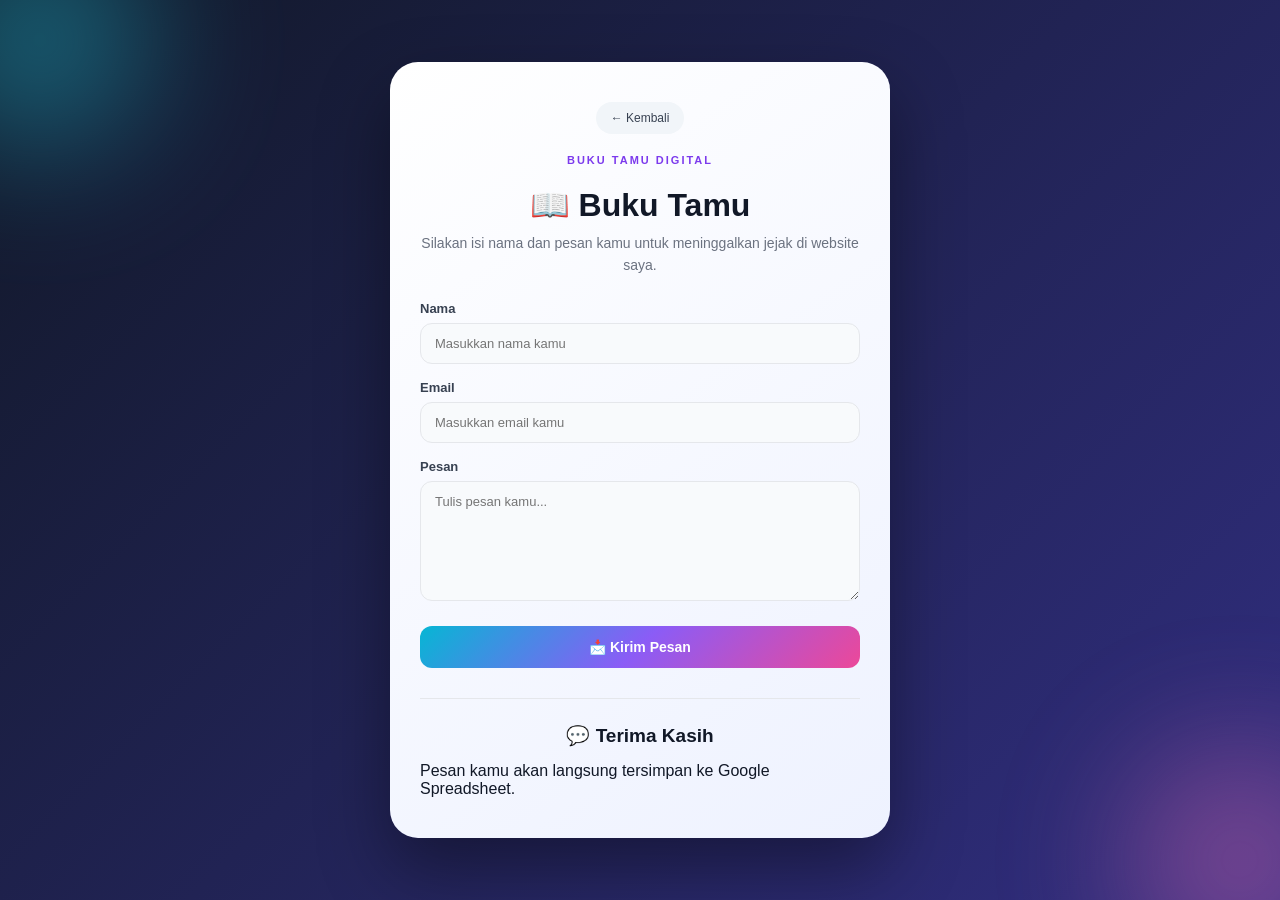
==== bukutamu.html @ b6678ae1 "Create bukutamu.html" ====
<!DOCTYPE html>
<html lang="id">

<head>

    <meta charset="UTF-8">

    <meta
        name="viewport"
        content="width=device-width, initial-scale=1.0"
    >

    <title>Buku Tamu - Muh. Fadli</title>

    <link
        rel="stylesheet"
        href="style.css"
    >

</head>

<body>

    <!-- BACKGROUND -->

    <div class="background"></div>

    <div class="blob blob1"></div>

    <div class="blob blob2"></div>


    <!-- KARTU -->

    <div class="card guestbook">

        <a
            href="index.html"
            class="back-btn"
        >
            ← Kembali
        </a>


        <p class="welcome">
            BUKU TAMU DIGITAL
        </p>


        <h1>
            📖 Buku Tamu
        </h1>


        <p class="guestbook-desc">
            Silakan isi nama dan pesan kamu
            untuk meninggalkan jejak di website saya.
        </p>


        <!-- FORM -->

        <form id="guestbookForm">


            <!-- NAMA -->

            <div class="form-group">

                <label for="nama">
                    Nama
                </label>

                <input
                    type="text"
                    id="nama"
                    name="nama"
                    placeholder="Masukkan nama kamu"
                    required
                >

            </div>


            <!-- EMAIL -->

            <div class="form-group">

                <label for="email">
                    Email
                </label>

                <input
                    type="email"
                    id="email"
                    name="email"
                    placeholder="Masukkan email kamu"
                    required
                >

            </div>


            <!-- PESAN -->

            <div class="form-group">

                <label for="pesan">
                    Pesan
                </label>

                <textarea
                    id="pesan"
                    name="pesan"
                    placeholder="Tulis pesan kamu..."
                    required
                ></textarea>

            </div>


            <!-- BUTTON -->

            <button
                type="submit"
                class="submit-btn"
                id="submitBtn"
            >
                📩 Kirim Pesan
            </button>


            <!-- NOTIFIKASI -->

            <div
                id="status"
                class="status"
            ></div>


        </form>


        <!-- INFO -->

        <div class="messages">

            <h2>
                💬 Terima Kasih
            </h2>

            <p>
                Pesan kamu akan langsung tersimpan
                ke Google Spreadsheet.
            </p>

        </div>

    </div>


    <script src="script.js"></script>

</body>

</html>
---- style.css ----
* {
    margin: 0;
    padding: 0;
    box-sizing: border-box;
}

html {
    scroll-behavior: smooth;
}

body {
    min-height: 100vh;
    padding: 30px 15px;

    display: flex;
    justify-content: center;
    align-items: center;

    font-family: Arial, sans-serif;

    overflow-x: hidden;

    background: #111827;
}

/* BACKGROUND */

.background {
    position: fixed;
    inset: 0;
    z-index: -10;

    background: linear-gradient(
        135deg,
        #111827,
        #312e81,
        #7e22ce,
        #be185d,
        #0f766e
    );

    background-size: 400% 400%;

    animation: gradient 12s ease infinite;
}

@keyframes gradient {

    0% {
        background-position: 0% 50%;
    }

    50% {
        background-position: 100% 50%;
    }

    100% {
        background-position: 0% 50%;
    }
}

/* CAHAYA */

.blob {
    position: fixed;

    width: 220px;
    height: 220px;

    border-radius: 50%;

    filter: blur(70px);

    opacity: 0.4;

    z-index: -5;

    animation: floating 6s ease-in-out infinite;
}

.blob1 {
    background: #22d3ee;
    top: -70px;
    left: -70px;
}

.blob2 {
    background: #f472b6;
    right: -70px;
    bottom: -70px;

    animation-delay: 2s;
}

@keyframes floating {

    0%, 100% {
        transform: translateY(0);
    }

    50% {
        transform: translateY(-30px);
    }
}

/* KARTU */

.card {
    width: 100%;
    max-width: 450px;

    padding: 40px 30px;

    text-align: center;

    background: linear-gradient(
        145deg,
        #ffffff,
        #eef2ff
    );

    border-radius: 28px;

    box-shadow:
        0 30px 70px rgba(0, 0, 0, 0.4);

    animation: muncul 1s ease;

    color: #111827;
}

@keyframes muncul {

    from {
        opacity: 0;
        transform: translateY(50px) scale(0.95);
    }

    to {
        opacity: 1;
        transform: translateY(0) scale(1);
    }
}

/* JUDUL */

.welcome {
    color: #7c3aed;

    font-size: 11px;

    font-weight: bold;

    letter-spacing: 2px;

    margin-bottom: 20px;
}

/* FOTO */

.profile {
    width: 120px;
    height: 120px;

    margin: auto;

    padding: 5px;

    border-radius: 50%;

    background: linear-gradient(
        135deg,
        #06b6d4,
        #8b5cf6,
        #ec4899
    );

    animation: photo 3s ease-in-out infinite;
}

.profile img {
    width: 100%;
    height: 100%;

    object-fit: cover;

    border-radius: 50%;

    border: 4px solid white;
}

@keyframes photo {

    0%, 100% {
        transform: translateY(0);
        box-shadow: 0 0 15px #8b5cf6;
    }

    50% {
        transform: translateY(-8px);
        box-shadow: 0 0 35px #8b5cf6;
    }
}

/* NAMA */

h1 {
    margin-top: 18px;

    font-size: 32px;
}

.job {
    margin-top: 6px;

    color: #6b7280;

    font-size: 14px;
}

/* SOSIAL */

.social {
    display: flex;

    justify-content: center;

    flex-wrap: wrap;

    gap: 10px;

    margin-top: 25px;
}

.social a {
    padding: 9px 13px;

    background: #f1f5f9;

    color: #374151;

    border-radius: 20px;

    text-decoration: none;

    font-size: 12px;

    transition: 0.3s;
}

.social a:hover {
    transform: translateY(-4px);

    background: #ede9fe;

    color: #7c3aed;
}

/* TENTANG */

.about {
    margin-top: 30px;

    padding-top: 25px;

    border-top: 1px solid #e5e7eb;
}

.about h2,
.contact h2 {
    font-size: 19px;

    margin-bottom: 10px;
}

.about p {
    color: #6b7280;

    font-size: 14px;

    line-height: 1.7;
}

/* KONTAK */

.contact {
    margin-top: 30px;

    padding-top: 25px;

    border-top: 1px solid #e5e7eb;
}

.contact a {
    display: block;

    padding: 13px;

    margin-top: 10px;

    background: #f8fafc;

    border-radius: 12px;

    color: #374151;

    text-decoration: none;

    font-size: 13px;

    transition: 0.3s;
}

.contact a:hover {
    transform: translateX(6px);

    background: linear-gradient(
        90deg,
        #ede9fe,
        #fce7f3
    );

    color: #7c3aed;
}

/* HP */

@media (max-width: 500px) {

    body {
        padding: 20px 12px;
    }

    .card {
        padding: 35px 20px;
    }

    .profile {
        width: 105px;
        height: 105px;
    }

    h1 {
        font-size: 28px;
    }
}
/* =========================
   BUKU TAMU
========================= */

.guestbook {
    max-width: 500px;
}

/* TOMBOL BUKU TAMU */

.guestbook-btn {
    display: inline-block;

    margin-top: 20px;

    padding: 11px 20px;

    background: linear-gradient(
        135deg,
        #06b6d4,
        #8b5cf6,
        #ec4899
    );

    color: white;

    border-radius: 20px;

    text-decoration: none;

    font-size: 13px;

    font-weight: bold;

    transition: 0.3s;
}

.guestbook-btn:hover {
    transform: translateY(-4px);

    box-shadow:
        0 10px 25px rgba(124, 58, 237, 0.35);
}


/* TOMBOL KEMBALI */

.back-btn {
    display: inline-block;

    margin-bottom: 20px;

    padding: 9px 15px;

    background: #f1f5f9;

    color: #374151;

    border-radius: 20px;

    text-decoration: none;

    font-size: 12px;

    transition: 0.3s;
}

.back-btn:hover {
    transform: translateX(-5px);

    background: #ede9fe;

    color: #7c3aed;
}


/* DESKRIPSI */

.guestbook-desc {
    margin-top: 8px;

    margin-bottom: 25px;

    color: #6b7280;

    font-size: 14px;

    line-height: 1.6;
}


/* FORM */

.form-group {
    text-align: left;

    margin-bottom: 16px;
}

.form-group label {
    display: block;

    margin-bottom: 7px;

    color: #374151;

    font-size: 13px;

    font-weight: bold;
}

.form-group input,
.form-group textarea {
    width: 100%;

    padding: 12px 14px;

    border: 1px solid #e5e7eb;

    border-radius: 12px;

    background: #f8fafc;

    color: #111827;

    font-family: Arial, sans-serif;

    font-size: 13px;

    outline: none;

    transition: 0.3s;
}

.form-group input:focus,
.form-group textarea:focus {
    border-color: #8b5cf6;

    background: white;

    box-shadow:
        0 0 0 3px rgba(139, 92, 246, 0.12);
}

.form-group textarea {
    resize: vertical;

    min-height: 120px;
}


/* TOMBOL KIRIM */

.submit-btn {
    width: 100%;

    padding: 13px;

    margin-top: 5px;

    border: none;

    border-radius: 12px;

    background: linear-gradient(
        135deg,
        #06b6d4,
        #8b5cf6,
        #ec4899
    );

    color: white;

    font-size: 14px;

    font-weight: bold;

    cursor: pointer;

    transition: 0.3s;
}

.submit-btn:hover {
    transform: translateY(-3px);

    box-shadow:
        0 10px 25px rgba(124, 58, 237, 0.3);
}


/* DAFTAR PESAN */

.messages {
    margin-top: 30px;

    padding-top: 25px;

    border-top: 1px solid #e5e7eb;

    text-align: left;
}

.messages h2 {
    text-align: center;

    font-size: 19px;

    margin-bottom: 15px;
}


/* KARTU PESAN */

.message-card {
    padding: 15px;

    margin-bottom: 12px;

    background: #f8fafc;

    border-radius: 14px;

    border-left: 4px solid #8b5cf6;

    box-shadow:
        0 5px 15px rgba(0, 0, 0, 0.05);

    animation: pesanMasuk 0.5s ease;
}

.message-card h3 {
    margin-bottom: 4px;

    color: #111827;

    font-size: 14px;
}

.message-card small {
    color: #9ca3af;

    font-size: 11px;
}

.message-card p {
    margin-top: 10px;

    color: #6b7280;

    font-size: 13px;

    line-height: 1.6;

    word-wrap: break-word;
}

@keyframes pesanMasuk {

    from {
        opacity: 0;

        transform: translateY(10px);
    }

    to {
        opacity: 1;

        transform: translateY(0);
    }
}


/* HP */

@media (max-width: 500px) {

    .guestbook {
        max-width: 100%;
    }

    .guestbook h1 {
        font-size: 28px;
    }

    .form-group input,
    .form-group textarea {
        font-size: 13px;
    }

}
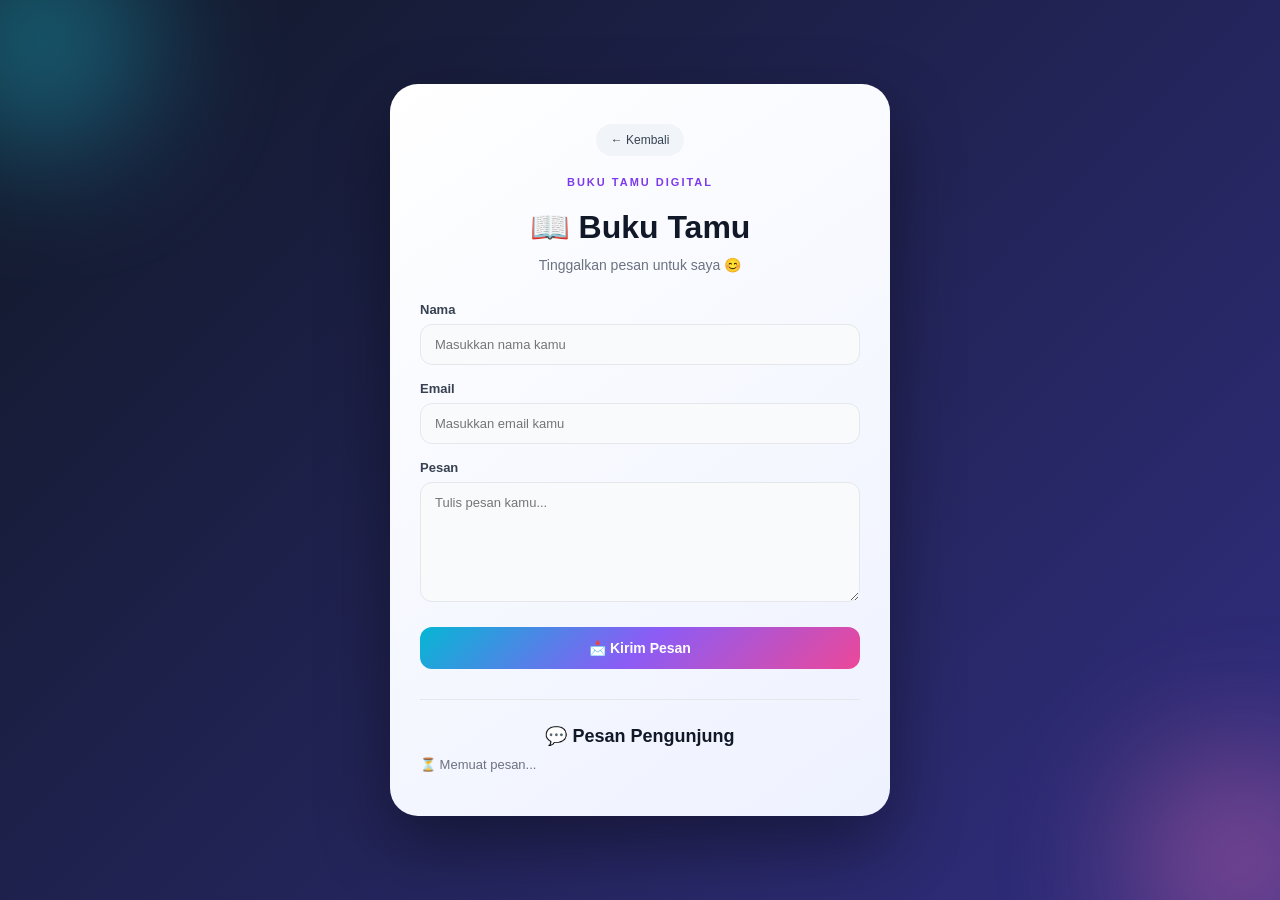
==== commit 7dd27962: "Update bukutamu.html" ====
--- a/bukutamu.html
+++ b/bukutamu.html
@@ -21,16 +21,11 @@
 
 <body>
 
-    <!-- BACKGROUND -->
-
     <div class="background"></div>
 
     <div class="blob blob1"></div>
-
     <div class="blob blob2"></div>
 
-
-    <!-- KARTU -->
 
     <div class="card guestbook">
 
@@ -53,8 +48,7 @@
 
 
         <p class="guestbook-desc">
-            Silakan isi nama dan pesan kamu
-            untuk meninggalkan jejak di website saya.
+            Tinggalkan pesan untuk saya 😊
         </p>
 
 
@@ -62,8 +56,6 @@
 
         <form id="guestbookForm">
 
-
-            <!-- NAMA -->
 
             <div class="form-group">
 
@@ -74,15 +66,12 @@
                 <input
                     type="text"
                     id="nama"
-                    name="nama"
                     placeholder="Masukkan nama kamu"
                     required
                 >
 
             </div>
 
-
-            <!-- EMAIL -->
 
             <div class="form-group">
 
@@ -93,15 +82,12 @@
                 <input
                     type="email"
                     id="email"
-                    name="email"
                     placeholder="Masukkan email kamu"
                     required
                 >
 
             </div>
 
-
-            <!-- PESAN -->
 
             <div class="form-group">
 
@@ -111,15 +97,12 @@
 
                 <textarea
                     id="pesan"
-                    name="pesan"
                     placeholder="Tulis pesan kamu..."
                     required
                 ></textarea>
 
             </div>
 
-
-            <!-- BUTTON -->
 
             <button
                 type="submit"
@@ -130,29 +113,30 @@
             </button>
 
 
-            <!-- NOTIFIKASI -->
-
             <div
                 id="status"
                 class="status"
             ></div>
 
-
         </form>
 
 
-        <!-- INFO -->
+        <!-- PESAN PENGUNJUNG -->
 
         <div class="messages">
 
             <h2>
-                💬 Terima Kasih
+                💬 Pesan Pengunjung
             </h2>
 
-            <p>
-                Pesan kamu akan langsung tersimpan
-                ke Google Spreadsheet.
-            </p>
+
+            <div id="messageList">
+
+                <p class="loading">
+                    ⏳ Memuat pesan...
+                </p>
+
+            </div>
 
         </div>
 
--- a/style.css
+++ b/style.css
@@ -634,3 +634,282 @@
     }
 
 }
+/* =========================
+   BUKU TAMU
+========================= */
+
+.guestbook {
+    max-width: 500px;
+}
+
+
+/* TOMBOL BUKU TAMU */
+
+.guestbook-btn {
+    display: inline-block;
+
+    margin-top: 20px;
+
+    padding: 11px 20px;
+
+    background: linear-gradient(
+        135deg,
+        #06b6d4,
+        #8b5cf6,
+        #ec4899
+    );
+
+    color: white;
+
+    border-radius: 20px;
+
+    text-decoration: none;
+
+    font-size: 13px;
+
+    font-weight: bold;
+
+    transition: 0.3s;
+}
+
+.guestbook-btn:hover {
+    transform: translateY(-4px);
+
+    box-shadow:
+        0 10px 25px rgba(124, 58, 237, 0.35);
+}
+
+
+/* KEMBALI */
+
+.back-btn {
+    display: inline-block;
+
+    margin-bottom: 20px;
+
+    padding: 9px 15px;
+
+    background: #f1f5f9;
+
+    color: #374151;
+
+    border-radius: 20px;
+
+    text-decoration: none;
+
+    font-size: 12px;
+
+    transition: 0.3s;
+}
+
+.back-btn:hover {
+    transform: translateX(-5px);
+
+    background: #ede9fe;
+
+    color: #7c3aed;
+}
+
+
+/* DESKRIPSI */
+
+.guestbook-desc {
+    margin-top: 8px;
+
+    margin-bottom: 25px;
+
+    color: #6b7280;
+
+    font-size: 14px;
+
+    line-height: 1.6;
+}
+
+
+/* FORM */
+
+.form-group {
+    text-align: left;
+
+    margin-bottom: 16px;
+}
+
+.form-group label {
+    display: block;
+
+    margin-bottom: 7px;
+
+    color: #374151;
+
+    font-size: 13px;
+
+    font-weight: bold;
+}
+
+.form-group input,
+.form-group textarea {
+
+    width: 100%;
+
+    padding: 12px 14px;
+
+    border: 1px solid #e5e7eb;
+
+    border-radius: 12px;
+
+    background: #f8fafc;
+
+    color: #111827;
+
+    font-family: Arial, sans-serif;
+
+    font-size: 13px;
+
+    outline: none;
+
+    transition: 0.3s;
+
+}
+
+.form-group input:focus,
+.form-group textarea:focus {
+
+    border-color: #8b5cf6;
+
+    background: white;
+
+    box-shadow:
+        0 0 0 3px rgba(
+            139,
+            92,
+            246,
+            0.12
+        );
+
+}
+
+.form-group textarea {
+
+    resize: vertical;
+
+    min-height: 120px;
+
+}
+
+
+/* TOMBOL KIRIM */
+
+.submit-btn {
+
+    width: 100%;
+
+    padding: 13px;
+
+    margin-top: 5px;
+
+    border: none;
+
+    border-radius: 12px;
+
+    background: linear-gradient(
+        135deg,
+        #06b6d4,
+        #8b5cf6,
+        #ec4899
+    );
+
+    color: white;
+
+    font-size: 14px;
+
+    font-weight: bold;
+
+    cursor: pointer;
+
+    transition: 0.3s;
+
+}
+
+.submit-btn:hover {
+
+    transform: translateY(-3px);
+
+    box-shadow:
+        0 10px 25px rgba(
+            124,
+            58,
+            237,
+            0.3
+        );
+
+}
+
+
+/* STATUS */
+
+.status {
+
+    margin-top: 15px;
+
+    font-size: 13px;
+
+    font-weight: bold;
+
+    text-align: center;
+
+}
+
+.status.success {
+
+    color: #16a34a;
+
+}
+
+.status.error {
+
+    color: #dc2626;
+
+}
+
+
+/* BAGIAN BAWAH */
+
+.messages {
+
+    margin-top: 30px;
+
+    padding-top: 25px;
+
+    border-top: 1px solid #e5e7eb;
+
+}
+
+.messages h2 {
+
+    font-size: 18px;
+
+    margin-bottom: 8px;
+
+}
+
+.messages p {
+
+    color: #6b7280;
+
+    font-size: 13px;
+
+    line-height: 1.6;
+
+}
+
+
+/* HP */
+
+@media (max-width: 500px) {
+
+    .guestbook {
+
+        max-width: 100%;
+    }
+
+}
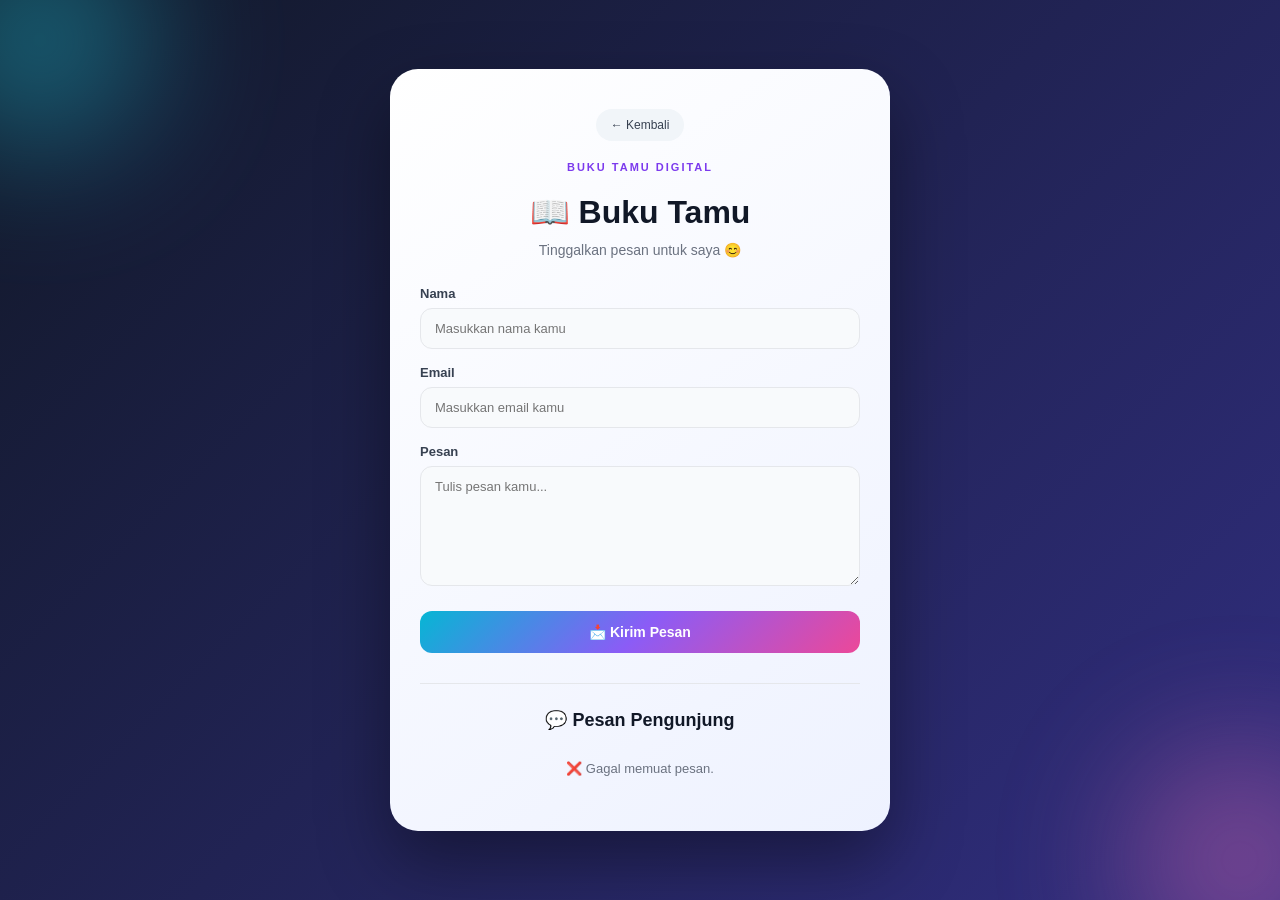
==== commit 1ee9b768: "Update bukutamu.html" ====
--- a/bukutamu.html
+++ b/bukutamu.html
@@ -14,29 +14,34 @@
 
     <link
         rel="stylesheet"
-        href="style.css"
+        href="./style.css"
     >
 
 </head>
 
 <body>
 
+    <!-- BACKGROUND -->
     <div class="background"></div>
 
+    <!-- CAHAYA -->
     <div class="blob blob1"></div>
     <div class="blob blob2"></div>
 
 
+    <!-- KARTU BUKU TAMU -->
     <div class="card guestbook">
 
+        <!-- KEMBALI -->
         <a
-            href="index.html"
+            href="./index.html"
             class="back-btn"
         >
             ← Kembali
         </a>
 
 
+        <!-- JUDUL -->
         <p class="welcome">
             BUKU TAMU DIGITAL
         </p>
@@ -53,10 +58,9 @@
 
 
         <!-- FORM -->
-
         <form id="guestbookForm">
 
-
+            <!-- NAMA -->
             <div class="form-group">
 
                 <label for="nama">
@@ -73,6 +77,7 @@
             </div>
 
 
+            <!-- EMAIL -->
             <div class="form-group">
 
                 <label for="email">
@@ -89,6 +94,7 @@
             </div>
 
 
+            <!-- PESAN -->
             <div class="form-group">
 
                 <label for="pesan">
@@ -104,6 +110,7 @@
             </div>
 
 
+            <!-- TOMBOL KIRIM -->
             <button
                 type="submit"
                 class="submit-btn"
@@ -113,6 +120,7 @@
             </button>
 
 
+            <!-- STATUS -->
             <div
                 id="status"
                 class="status"
@@ -122,7 +130,6 @@
 
 
         <!-- PESAN PENGUNJUNG -->
-
         <div class="messages">
 
             <h2>
@@ -143,7 +150,8 @@
     </div>
 
 
-    <script src="script.js"></script>
+    <!-- JAVASCRIPT -->
+    <script src="./script.js"></script>
 
 </body>
 
--- a/style.css
+++ b/style.css
@@ -1,3 +1,7 @@
+/* =========================
+   RESET
+========================= */
+
 * {
     margin: 0;
     padding: 0;
@@ -23,11 +27,15 @@
     background: #111827;
 }
 
-/* BACKGROUND */
+
+/* =========================
+   BACKGROUND
+========================= */
 
 .background {
     position: fixed;
     inset: 0;
+
     z-index: -10;
 
     background: linear-gradient(
@@ -59,7 +67,10 @@
     }
 }
 
-/* CAHAYA */
+
+/* =========================
+   CAHAYA / BLOB
+========================= */
 
 .blob {
     position: fixed;
@@ -80,12 +91,14 @@
 
 .blob1 {
     background: #22d3ee;
+
     top: -70px;
     left: -70px;
 }
 
 .blob2 {
     background: #f472b6;
+
     right: -70px;
     bottom: -70px;
 
@@ -94,7 +107,8 @@
 
 @keyframes floating {
 
-    0%, 100% {
+    0%,
+    100% {
         transform: translateY(0);
     }
 
@@ -103,7 +117,10 @@
     }
 }
 
-/* KARTU */
+
+/* =========================
+   KARTU UTAMA PORTOFOLIO
+========================= */
 
 .card {
     width: 100%;
@@ -133,16 +150,25 @@
 
     from {
         opacity: 0;
-        transform: translateY(50px) scale(0.95);
+
+        transform:
+            translateY(50px)
+            scale(0.95);
     }
 
     to {
         opacity: 1;
-        transform: translateY(0) scale(1);
-    }
-}
-
-/* JUDUL */
+
+        transform:
+            translateY(0)
+            scale(1);
+    }
+}
+
+
+/* =========================
+   JUDUL / WELCOME
+========================= */
 
 .welcome {
     color: #7c3aed;
@@ -156,7 +182,10 @@
     margin-bottom: 20px;
 }
 
-/* FOTO */
+
+/* =========================
+   FOTO PROFIL
+========================= */
 
 .profile {
     width: 120px;
@@ -191,18 +220,26 @@
 
 @keyframes photo {
 
-    0%, 100% {
+    0%,
+    100% {
         transform: translateY(0);
-        box-shadow: 0 0 15px #8b5cf6;
+
+        box-shadow:
+            0 0 15px #8b5cf6;
     }
 
     50% {
         transform: translateY(-8px);
-        box-shadow: 0 0 35px #8b5cf6;
-    }
-}
-
-/* NAMA */
+
+        box-shadow:
+            0 0 35px #8b5cf6;
+    }
+}
+
+
+/* =========================
+   NAMA
+========================= */
 
 h1 {
     margin-top: 18px;
@@ -218,7 +255,10 @@
     font-size: 14px;
 }
 
-/* SOSIAL */
+
+/* =========================
+   SOSIAL MEDIA
+========================= */
 
 .social {
     display: flex;
@@ -256,7 +296,10 @@
     color: #7c3aed;
 }
 
-/* TENTANG */
+
+/* =========================
+   TENTANG
+========================= */
 
 .about {
     margin-top: 30px;
@@ -281,7 +324,10 @@
     line-height: 1.7;
 }
 
-/* KONTAK */
+
+/* =========================
+   KONTAK
+========================= */
 
 .contact {
     margin-top: 30px;
@@ -323,36 +369,21 @@
     color: #7c3aed;
 }
 
-/* HP */
-
-@media (max-width: 500px) {
-
-    body {
-        padding: 20px 12px;
-    }
-
-    .card {
-        padding: 35px 20px;
-    }
-
-    .profile {
-        width: 105px;
-        height: 105px;
-    }
-
-    h1 {
-        font-size: 28px;
-    }
-}
+
 /* =========================
    BUKU TAMU
 ========================= */
 
 .guestbook {
+    width: 100%;
+
     max-width: 500px;
 }
 
-/* TOMBOL BUKU TAMU */
+
+/* =========================
+   TOMBOL BUKU TAMU
+========================= */
 
 .guestbook-btn {
     display: inline-block;
@@ -385,11 +416,14 @@
     transform: translateY(-4px);
 
     box-shadow:
-        0 10px 25px rgba(124, 58, 237, 0.35);
-}
-
-
-/* TOMBOL KEMBALI */
+        0 10px 25px
+        rgba(124, 58, 237, 0.35);
+}
+
+
+/* =========================
+   TOMBOL KEMBALI
+========================= */
 
 .back-btn {
     display: inline-block;
@@ -420,7 +454,9 @@
 }
 
 
-/* DESKRIPSI */
+/* =========================
+   DESKRIPSI BUKU TAMU
+========================= */
 
 .guestbook-desc {
     margin-top: 8px;
@@ -435,7 +471,9 @@
 }
 
 
-/* FORM */
+/* =========================
+   FORM BUKU TAMU
+========================= */
 
 .form-group {
     text-align: left;
@@ -485,7 +523,8 @@
     background: white;
 
     box-shadow:
-        0 0 0 3px rgba(139, 92, 246, 0.12);
+        0 0 0 3px
+        rgba(139, 92, 246, 0.12);
 }
 
 .form-group textarea {
@@ -495,7 +534,9 @@
 }
 
 
-/* TOMBOL KIRIM */
+/* =========================
+   TOMBOL KIRIM
+========================= */
 
 .submit-btn {
     width: 100%;
@@ -530,11 +571,37 @@
     transform: translateY(-3px);
 
     box-shadow:
-        0 10px 25px rgba(124, 58, 237, 0.3);
-}
-
-
-/* DAFTAR PESAN */
+        0 10px 25px
+        rgba(124, 58, 237, 0.3);
+}
+
+
+/* =========================
+   STATUS
+========================= */
+
+.status {
+    margin-top: 15px;
+
+    font-size: 13px;
+
+    font-weight: bold;
+
+    text-align: center;
+}
+
+.status.success {
+    color: #16a34a;
+}
+
+.status.error {
+    color: #dc2626;
+}
+
+
+/* =========================
+   DAFTAR PESAN
+========================= */
 
 .messages {
     margin-top: 30px;
@@ -549,13 +616,30 @@
 .messages h2 {
     text-align: center;
 
-    font-size: 19px;
+    font-size: 18px;
 
     margin-bottom: 15px;
 }
 
 
-/* KARTU PESAN */
+/* =========================
+   LOADING PESAN
+========================= */
+
+.loading {
+    text-align: center;
+
+    color: #6b7280;
+
+    font-size: 13px;
+
+    padding: 15px;
+}
+
+
+/* =========================
+   KARTU PESAN PENGUNJUNG
+========================= */
 
 .message-card {
     padding: 15px;
@@ -569,20 +653,26 @@
     border-left: 4px solid #8b5cf6;
 
     box-shadow:
-        0 5px 15px rgba(0, 0, 0, 0.05);
-
-    animation: pesanMasuk 0.5s ease;
+        0 5px 15px
+        rgba(0, 0, 0, 0.05);
+
+    animation:
+        pesanMasuk 0.5s ease;
 }
 
 .message-card h3 {
-    margin-bottom: 4px;
+    margin: 0 0 5px 0;
 
     color: #111827;
 
     font-size: 14px;
+
+    font-weight: 600;
 }
 
 .message-card small {
+    display: block;
+
     color: #9ca3af;
 
     font-size: 11px;
@@ -591,37 +681,65 @@
 .message-card p {
     margin-top: 10px;
 
-    color: #6b7280;
+    color: #4b5563;
 
     font-size: 13px;
 
     line-height: 1.6;
 
-    word-wrap: break-word;
-}
+    word-break: break-word;
+
+    overflow-wrap: anywhere;
+}
+
+
+/* =========================
+   ANIMASI PESAN
+========================= */
 
 @keyframes pesanMasuk {
 
     from {
         opacity: 0;
 
-        transform: translateY(10px);
+        transform:
+            translateY(10px);
     }
 
     to {
         opacity: 1;
 
-        transform: translateY(0);
-    }
-}
-
-
-/* HP */
+        transform:
+            translateY(0);
+    }
+}
+
+
+/* =========================
+   RESPONSIVE HP
+========================= */
 
 @media (max-width: 500px) {
+
+    body {
+        padding: 20px 12px;
+    }
+
+    .card {
+        padding: 35px 20px;
+    }
 
     .guestbook {
         max-width: 100%;
+    }
+
+    .profile {
+        width: 105px;
+        height: 105px;
+    }
+
+    h1 {
+        font-size: 28px;
     }
 
     .guestbook h1 {
@@ -632,284 +750,4 @@
     .form-group textarea {
         font-size: 13px;
     }
-
-}
-/* =========================
-   BUKU TAMU
-========================= */
-
-.guestbook {
-    max-width: 500px;
-}
-
-
-/* TOMBOL BUKU TAMU */
-
-.guestbook-btn {
-    display: inline-block;
-
-    margin-top: 20px;
-
-    padding: 11px 20px;
-
-    background: linear-gradient(
-        135deg,
-        #06b6d4,
-        #8b5cf6,
-        #ec4899
-    );
-
-    color: white;
-
-    border-radius: 20px;
-
-    text-decoration: none;
-
-    font-size: 13px;
-
-    font-weight: bold;
-
-    transition: 0.3s;
-}
-
-.guestbook-btn:hover {
-    transform: translateY(-4px);
-
-    box-shadow:
-        0 10px 25px rgba(124, 58, 237, 0.35);
-}
-
-
-/* KEMBALI */
-
-.back-btn {
-    display: inline-block;
-
-    margin-bottom: 20px;
-
-    padding: 9px 15px;
-
-    background: #f1f5f9;
-
-    color: #374151;
-
-    border-radius: 20px;
-
-    text-decoration: none;
-
-    font-size: 12px;
-
-    transition: 0.3s;
-}
-
-.back-btn:hover {
-    transform: translateX(-5px);
-
-    background: #ede9fe;
-
-    color: #7c3aed;
-}
-
-
-/* DESKRIPSI */
-
-.guestbook-desc {
-    margin-top: 8px;
-
-    margin-bottom: 25px;
-
-    color: #6b7280;
-
-    font-size: 14px;
-
-    line-height: 1.6;
-}
-
-
-/* FORM */
-
-.form-group {
-    text-align: left;
-
-    margin-bottom: 16px;
-}
-
-.form-group label {
-    display: block;
-
-    margin-bottom: 7px;
-
-    color: #374151;
-
-    font-size: 13px;
-
-    font-weight: bold;
-}
-
-.form-group input,
-.form-group textarea {
-
-    width: 100%;
-
-    padding: 12px 14px;
-
-    border: 1px solid #e5e7eb;
-
-    border-radius: 12px;
-
-    background: #f8fafc;
-
-    color: #111827;
-
-    font-family: Arial, sans-serif;
-
-    font-size: 13px;
-
-    outline: none;
-
-    transition: 0.3s;
-
-}
-
-.form-group input:focus,
-.form-group textarea:focus {
-
-    border-color: #8b5cf6;
-
-    background: white;
-
-    box-shadow:
-        0 0 0 3px rgba(
-            139,
-            92,
-            246,
-            0.12
-        );
-
-}
-
-.form-group textarea {
-
-    resize: vertical;
-
-    min-height: 120px;
-
-}
-
-
-/* TOMBOL KIRIM */
-
-.submit-btn {
-
-    width: 100%;
-
-    padding: 13px;
-
-    margin-top: 5px;
-
-    border: none;
-
-    border-radius: 12px;
-
-    background: linear-gradient(
-        135deg,
-        #06b6d4,
-        #8b5cf6,
-        #ec4899
-    );
-
-    color: white;
-
-    font-size: 14px;
-
-    font-weight: bold;
-
-    cursor: pointer;
-
-    transition: 0.3s;
-
-}
-
-.submit-btn:hover {
-
-    transform: translateY(-3px);
-
-    box-shadow:
-        0 10px 25px rgba(
-            124,
-            58,
-            237,
-            0.3
-        );
-
-}
-
-
-/* STATUS */
-
-.status {
-
-    margin-top: 15px;
-
-    font-size: 13px;
-
-    font-weight: bold;
-
-    text-align: center;
-
-}
-
-.status.success {
-
-    color: #16a34a;
-
-}
-
-.status.error {
-
-    color: #dc2626;
-
-}
-
-
-/* BAGIAN BAWAH */
-
-.messages {
-
-    margin-top: 30px;
-
-    padding-top: 25px;
-
-    border-top: 1px solid #e5e7eb;
-
-}
-
-.messages h2 {
-
-    font-size: 18px;
-
-    margin-bottom: 8px;
-
-}
-
-.messages p {
-
-    color: #6b7280;
-
-    font-size: 13px;
-
-    line-height: 1.6;
-
-}
-
-
-/* HP */
-
-@media (max-width: 500px) {
-
-    .guestbook {
-
-        max-width: 100%;
-    }
-
-}
+}
